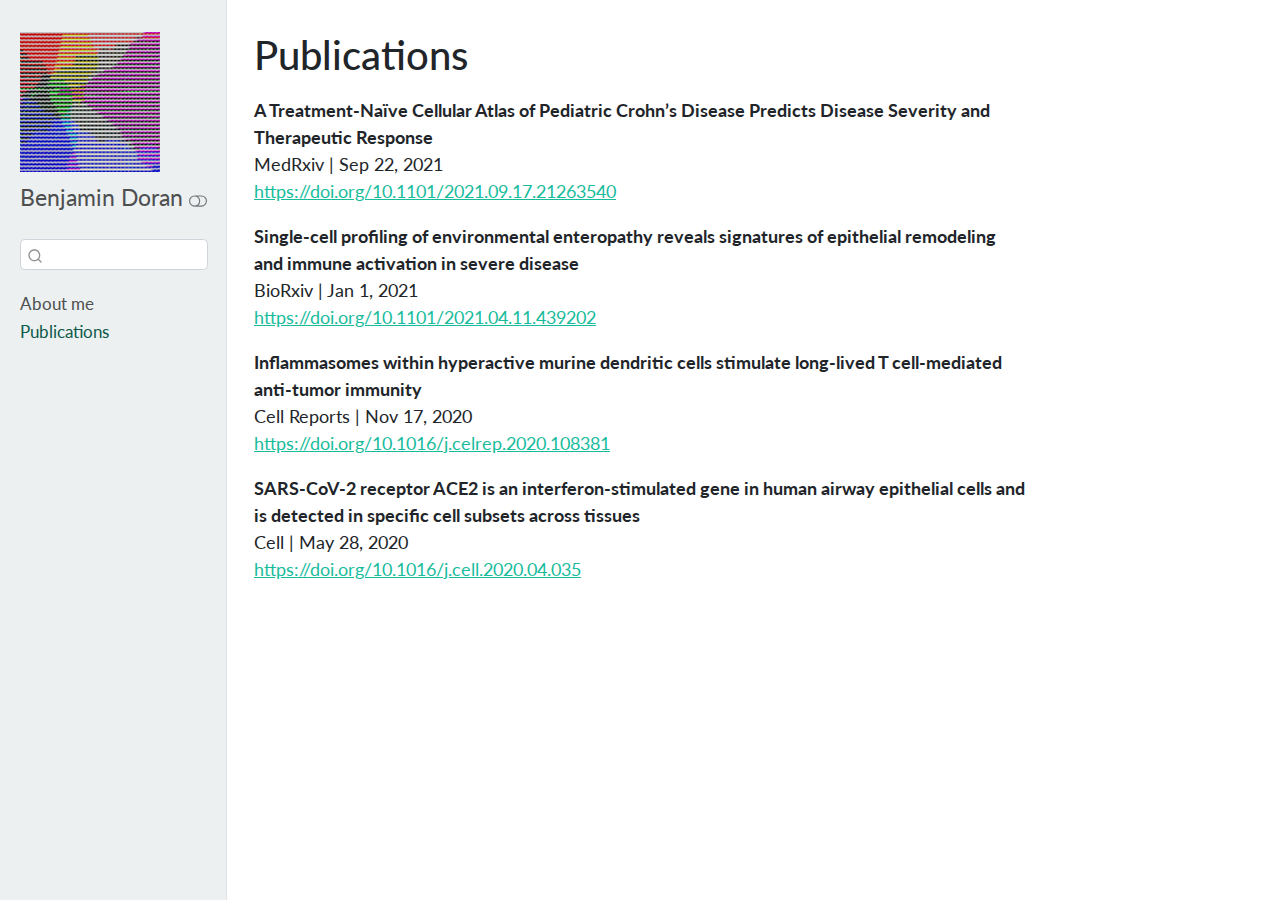
==== publications.html @ daa636a7 "Built site for gh-pages" ====
<!DOCTYPE html>
<html xmlns="http://www.w3.org/1999/xhtml" lang="en" xml:lang="en"><head>

<meta charset="utf-8">
<meta name="generator" content="quarto-1.0.35">

<meta name="viewport" content="width=device-width, initial-scale=1.0, user-scalable=yes">


<title>Benjamin Doran - Publications</title>
<style>
code{white-space: pre-wrap;}
span.smallcaps{font-variant: small-caps;}
span.underline{text-decoration: underline;}
div.column{display: inline-block; vertical-align: top; width: 50%;}
div.hanging-indent{margin-left: 1.5em; text-indent: -1.5em;}
ul.task-list{list-style: none;}
</style>


<script src="site_libs/quarto-nav/quarto-nav.js"></script>
<script src="site_libs/quarto-nav/headroom.min.js"></script>
<script src="site_libs/clipboard/clipboard.min.js"></script>
<script src="site_libs/quarto-search/autocomplete.umd.js"></script>
<script src="site_libs/quarto-search/fuse.min.js"></script>
<script src="site_libs/quarto-search/quarto-search.js"></script>
<meta name="quarto:offset" content="./">
<link href="./_data/images/distortions.png" rel="icon" type="image/png">
<script src="site_libs/quarto-html/quarto.js"></script>
<script src="site_libs/quarto-html/popper.min.js"></script>
<script src="site_libs/quarto-html/tippy.umd.min.js"></script>
<script src="site_libs/quarto-html/anchor.min.js"></script>
<link href="site_libs/quarto-html/tippy.css" rel="stylesheet">
<link href="site_libs/quarto-html/quarto-syntax-highlighting.css" rel="stylesheet" class="quarto-color-scheme" id="quarto-text-highlighting-styles">
<link href="site_libs/quarto-html/quarto-syntax-highlighting-dark.css" rel="prefetch" class="quarto-color-scheme quarto-color-alternate" id="quarto-text-highlighting-styles">
<script src="site_libs/bootstrap/bootstrap.min.js"></script>
<link href="site_libs/bootstrap/bootstrap-icons.css" rel="stylesheet">
<link href="site_libs/bootstrap/bootstrap.min.css" rel="stylesheet" class="quarto-color-scheme" id="quarto-bootstrap" data-mode="light">
<link href="site_libs/bootstrap/bootstrap-dark.min.css" rel="prefetch" class="quarto-color-scheme quarto-color-alternate" id="quarto-bootstrap" data-mode="dark">
<script id="quarto-search-options" type="application/json">{
  "location": "sidebar",
  "copy-button": false,
  "collapse-after": 3,
  "panel-placement": "start",
  "type": "textbox",
  "limit": 20,
  "language": {
    "search-no-results-text": "No results",
    "search-matching-documents-text": "matching documents",
    "search-copy-link-title": "Copy link to search",
    "search-hide-matches-text": "Hide additional matches",
    "search-more-match-text": "more match in this document",
    "search-more-matches-text": "more matches in this document",
    "search-clear-button-title": "Clear",
    "search-detached-cancel-button-title": "Cancel",
    "search-submit-button-title": "Submit"
  }
}</script>


<link rel="stylesheet" href="styles.css">
</head>

<body class="nav-sidebar docked">

<div id="quarto-search-results"></div>
  <header id="quarto-header" class="headroom fixed-top">
  <nav class="quarto-secondary-nav" data-bs-toggle="collapse" data-bs-target="#quarto-sidebar" aria-controls="quarto-sidebar" aria-expanded="false" aria-label="Toggle sidebar navigation" onclick="if (window.quartoToggleHeadroom) { window.quartoToggleHeadroom(); }">
    <div class="container-fluid d-flex justify-content-between">
      <h1 class="quarto-secondary-nav-title">Publications</h1>
      <button type="button" class="quarto-btn-toggle btn" aria-label="Show secondary navigation">
        <i class="bi bi-chevron-right"></i>
      </button>
    </div>
  </nav>
</header>
<!-- content -->
<div id="quarto-content" class="quarto-container page-columns page-rows-contents page-layout-article">
<!-- sidebar -->
  <nav id="quarto-sidebar" class="sidebar collapse sidebar-navigation docked overflow-auto">
    <div class="pt-lg-2 mt-2 text-left sidebar-header sidebar-header-stacked">
      <a href="./" class="sidebar-logo-link">
      <img src="./_data/images/distortions.png" alt="" class="sidebar-logo py-0 d-lg-inline d-none">
      </a>
    <div class="sidebar-title mb-0 py-0">
      <a href="./">Benjamin Doran</a> 
        <div class="sidebar-tools-main">
  <a href="" class="quarto-color-scheme-toggle sidebar-tool" onclick="window.quartoToggleColorScheme(); return false;" title="Toggle dark mode"><i class="bi"></i></a>
</div>
    </div>
      </div>
      <div class="mt-2 flex-shrink-0 align-items-center">
        <div class="sidebar-search">
        <div id="quarto-search" class="" title="Search"></div>
        </div>
      </div>
    <div class="sidebar-menu-container"> 
    <ul class="list-unstyled mt-1">
        <li class="sidebar-item">
  <div class="sidebar-item-container"> 
  <a href="./index.html" class="sidebar-item-text sidebar-link">About me</a>
  </div>
</li>
        <li class="sidebar-item">
  <div class="sidebar-item-container"> 
  <a href="./publications.html" class="sidebar-item-text sidebar-link active">Publications</a>
  </div>
</li>
    </ul>
    </div>
</nav>
<!-- margin-sidebar -->
    <div id="quarto-margin-sidebar" class="sidebar margin-sidebar">
        
    </div>
<!-- main -->
<main class="content" id="quarto-document-content">

<header id="title-block-header" class="quarto-title-block default">
<div class="quarto-title">
<h1 class="title d-none d-lg-block">Publications</h1>
</div>



<div class="quarto-title-meta">

    
    
  </div>
  

</header>

<p><strong>A Treatment-Naïve Cellular Atlas of Pediatric Crohn’s Disease Predicts Disease Severity and Therapeutic Response</strong> <br>MedRxiv | Sep 22, 2021 <br><a href="https://doi.org/10.1101/2021.09.17.21263540">https://doi.org/10.1101/2021.09.17.21263540</a></p>
<p><strong>Single-cell profiling of environmental enteropathy reveals signatures of epithelial remodeling and immune activation in severe disease</strong> <br>BioRxiv | Jan 1, 2021 <br><a href="https://doi.org/10.1101/2021.04.11.439202">https://doi.org/10.1101/2021.04.11.439202</a></p>
<p><strong>Inflammasomes within hyperactive murine dendritic cells stimulate long-lived T cell-mediated anti-tumor immunity</strong> <br>Cell Reports | Nov 17, 2020 <br><a href="https://doi.org/10.1016/j.celrep.2020.108381">https://doi.org/10.1016/j.celrep.2020.108381</a></p>
<p><strong>SARS-CoV-2 receptor ACE2 is an interferon-stimulated gene in human airway epithelial cells and is detected in specific cell subsets across tissues</strong> <br>Cell | May 28, 2020 <br><a href="https://doi.org/10.1016/j.cell.2020.04.035">https://doi.org/10.1016/j.cell.2020.04.035</a></p>



</main> <!-- /main -->
<script id="quarto-html-after-body" type="application/javascript">
window.document.addEventListener("DOMContentLoaded", function (event) {
  const toggleBodyColorMode = (bsSheetEl) => {
    const mode = bsSheetEl.getAttribute("data-mode");
    const bodyEl = window.document.querySelector("body");
    if (mode === "dark") {
      bodyEl.classList.add("quarto-dark");
      bodyEl.classList.remove("quarto-light");
    } else {
      bodyEl.classList.add("quarto-light");
      bodyEl.classList.remove("quarto-dark");
    }
  }
  const toggleBodyColorPrimary = () => {
    const bsSheetEl = window.document.querySelector("link#quarto-bootstrap");
    if (bsSheetEl) {
      toggleBodyColorMode(bsSheetEl);
    }
  }
  toggleBodyColorPrimary();  
  const disableStylesheet = (stylesheets) => {
    for (let i=0; i < stylesheets.length; i++) {
      const stylesheet = stylesheets[i];
      stylesheet.rel = 'prefetch';
    }
  }
  const enableStylesheet = (stylesheets) => {
    for (let i=0; i < stylesheets.length; i++) {
      const stylesheet = stylesheets[i];
      stylesheet.rel = 'stylesheet';
    }
  }
  const manageTransitions = (selector, allowTransitions) => {
    const els = window.document.querySelectorAll(selector);
    for (let i=0; i < els.length; i++) {
      const el = els[i];
      if (allowTransitions) {
        el.classList.remove('notransition');
      } else {
        el.classList.add('notransition');
      }
    }
  }
  const toggleColorMode = (alternate) => {
    // Switch the stylesheets
    const alternateStylesheets = window.document.querySelectorAll('link.quarto-color-scheme.quarto-color-alternate');
    manageTransitions('#quarto-margin-sidebar .nav-link', false);
    if (alternate) {
      enableStylesheet(alternateStylesheets);
      for (const sheetNode of alternateStylesheets) {
        if (sheetNode.id === "quarto-bootstrap") {
          toggleBodyColorMode(sheetNode);
        }
      }
    } else {
      disableStylesheet(alternateStylesheets);
      toggleBodyColorPrimary();
    }
    manageTransitions('#quarto-margin-sidebar .nav-link', true);
    // Switch the toggles
    const toggles = window.document.querySelectorAll('.quarto-color-scheme-toggle');
    for (let i=0; i < toggles.length; i++) {
      const toggle = toggles[i];
      if (toggle) {
        if (alternate) {
          toggle.classList.add("alternate");     
        } else {
          toggle.classList.remove("alternate");
        }
      }
    }
  }
  const isFileUrl = () => { 
    return window.location.protocol === 'file:';
  }
  const hasAlternateSentinel = () => {  
    let styleSentinel = getColorSchemeSentinel();
    if (styleSentinel !== null) {
      return styleSentinel === "alternate";
    } else {
      return false;
    }
  }
  const setStyleSentinel = (alternate) => {
    const value = alternate ? "alternate" : "default";
    if (!isFileUrl()) {
      window.localStorage.setItem("quarto-color-scheme", value);
    } else {
      localAlternateSentinel = value;
    }
  }
  const getColorSchemeSentinel = () => {
    if (!isFileUrl()) {
      const storageValue = window.localStorage.getItem("quarto-color-scheme");
      return storageValue != null ? storageValue : localAlternateSentinel;
    } else {
      return localAlternateSentinel;
    }
  }
  let localAlternateSentinel = 'default';
  // Dark / light mode switch
  window.quartoToggleColorScheme = () => {
    // Read the current dark / light value 
    let toAlternate = !hasAlternateSentinel();
    toggleColorMode(toAlternate);
    setStyleSentinel(toAlternate);
  };
  // Ensure there is a toggle, if there isn't float one in the top right
  if (window.document.querySelector('.quarto-color-scheme-toggle') === null) {
    const a = window.document.createElement('a');
    a.classList.add('top-right');
    a.classList.add('quarto-color-scheme-toggle');
    a.href = "";
    a.onclick = function() { try { window.quartoToggleColorScheme(); } catch {} return false; };
    const i = window.document.createElement("i");
    i.classList.add('bi');
    a.appendChild(i);
    window.document.body.appendChild(a);
  }
  // Switch to dark mode if need be
  if (hasAlternateSentinel()) {
    toggleColorMode(true);
  } 
  const icon = "";
  const anchorJS = new window.AnchorJS();
  anchorJS.options = {
    placement: 'right',
    icon: icon
  };
  anchorJS.add('.anchored');
  const clipboard = new window.ClipboardJS('.code-copy-button', {
    target: function(trigger) {
      return trigger.previousElementSibling;
    }
  });
  clipboard.on('success', function(e) {
    // button target
    const button = e.trigger;
    // don't keep focus
    button.blur();
    // flash "checked"
    button.classList.add('code-copy-button-checked');
    var currentTitle = button.getAttribute("title");
    button.setAttribute("title", "Copied!");
    setTimeout(function() {
      button.setAttribute("title", currentTitle);
      button.classList.remove('code-copy-button-checked');
    }, 1000);
    // clear code selection
    e.clearSelection();
  });
  function tippyHover(el, contentFn) {
    const config = {
      allowHTML: true,
      content: contentFn,
      maxWidth: 500,
      delay: 100,
      arrow: false,
      appendTo: function(el) {
          return el.parentElement;
      },
      interactive: true,
      interactiveBorder: 10,
      theme: 'quarto',
      placement: 'bottom-start'
    };
    window.tippy(el, config); 
  }
  const noterefs = window.document.querySelectorAll('a[role="doc-noteref"]');
  for (var i=0; i<noterefs.length; i++) {
    const ref = noterefs[i];
    tippyHover(ref, function() {
      let href = ref.getAttribute('href');
      try { href = new URL(href).hash; } catch {}
      const id = href.replace(/^#\/?/, "");
      const note = window.document.getElementById(id);
      return note.innerHTML;
    });
  }
  var bibliorefs = window.document.querySelectorAll('a[role="doc-biblioref"]');
  for (var i=0; i<bibliorefs.length; i++) {
    const ref = bibliorefs[i];
    const cites = ref.parentNode.getAttribute('data-cites').split(' ');
    tippyHover(ref, function() {
      var popup = window.document.createElement('div');
      cites.forEach(function(cite) {
        var citeDiv = window.document.createElement('div');
        citeDiv.classList.add('hanging-indent');
        citeDiv.classList.add('csl-entry');
        var biblioDiv = window.document.getElementById('ref-' + cite);
        if (biblioDiv) {
          citeDiv.innerHTML = biblioDiv.innerHTML;
        }
        popup.appendChild(citeDiv);
      });
      return popup.innerHTML;
    });
  }
});
</script>
</div> <!-- /content -->



</body></html>
---- site_libs/quarto-html/tippy.css ----
.tippy-box[data-animation=fade][data-state=hidden]{opacity:0}[data-tippy-root]{max-width:calc(100vw - 10px)}.tippy-box{position:relative;background-color:#333;color:#fff;border-radius:4px;font-size:14px;line-height:1.4;white-space:normal;outline:0;transition-property:transform,visibility,opacity}.tippy-box[data-placement^=top]>.tippy-arrow{bottom:0}.tippy-box[data-placement^=top]>.tippy-arrow:before{bottom:-7px;left:0;border-width:8px 8px 0;border-top-color:initial;transform-origin:center top}.tippy-box[data-placement^=bottom]>.tippy-arrow{top:0}.tippy-box[data-placement^=bottom]>.tippy-arrow:before{top:-7px;left:0;border-width:0 8px 8px;border-bottom-color:initial;transform-origin:center bottom}.tippy-box[data-placement^=left]>.tippy-arrow{right:0}.tippy-box[data-placement^=left]>.tippy-arrow:before{border-width:8px 0 8px 8px;border-left-color:initial;right:-7px;transform-origin:center left}.tippy-box[data-placement^=right]>.tippy-arrow{left:0}.tippy-box[data-placement^=right]>.tippy-arrow:before{left:-7px;border-width:8px 8px 8px 0;border-right-color:initial;transform-origin:center right}.tippy-box[data-inertia][data-state=visible]{transition-timing-function:cubic-bezier(.54,1.5,.38,1.11)}.tippy-arrow{width:16px;height:16px;color:#333}.tippy-arrow:before{content:"";position:absolute;border-color:transparent;border-style:solid}.tippy-content{position:relative;padding:5px 9px;z-index:1}
---- site_libs/quarto-html/quarto-syntax-highlighting.css ----
/* quarto syntax highlight colors */
:root {
  --quarto-hl-ot-color: #003B4F;
  --quarto-hl-at-color: #657422;
  --quarto-hl-ss-color: #20794D;
  --quarto-hl-an-color: #5E5E5E;
  --quarto-hl-fu-color: #4758AB;
  --quarto-hl-st-color: #20794D;
  --quarto-hl-cf-color: #003B4F;
  --quarto-hl-op-color: #5E5E5E;
  --quarto-hl-er-color: #AD0000;
  --quarto-hl-bn-color: #AD0000;
  --quarto-hl-al-color: #AD0000;
  --quarto-hl-va-color: #111111;
  --quarto-hl-bu-color: inherit;
  --quarto-hl-ex-color: inherit;
  --quarto-hl-pp-color: #AD0000;
  --quarto-hl-in-color: #5E5E5E;
  --quarto-hl-vs-color: #20794D;
  --quarto-hl-wa-color: #5E5E5E;
  --quarto-hl-do-color: #5E5E5E;
  --quarto-hl-im-color: #00769E;
  --quarto-hl-ch-color: #20794D;
  --quarto-hl-dt-color: #AD0000;
  --quarto-hl-fl-color: #AD0000;
  --quarto-hl-co-color: #5E5E5E;
  --quarto-hl-cv-color: #5E5E5E;
  --quarto-hl-cn-color: #8f5902;
  --quarto-hl-sc-color: #5E5E5E;
  --quarto-hl-dv-color: #AD0000;
  --quarto-hl-kw-color: #003B4F;
}

/* other quarto variables */
:root {
  --quarto-font-monospace: SFMono-Regular, Menlo, Monaco, Consolas, "Liberation Mono", "Courier New", monospace;
}

pre > code.sourceCode > span {
  color: #003B4F;
}

code span {
  color: #003B4F;
}

code.sourceCode > span {
  color: #003B4F;
}

div.sourceCode,
div.sourceCode pre.sourceCode {
  color: #003B4F;
}

code span.ot {
  color: #003B4F;
}

code span.at {
  color: #657422;
}

code span.ss {
  color: #20794D;
}

code span.an {
  color: #5E5E5E;
}

code span.fu {
  color: #4758AB;
}

code span.st {
  color: #20794D;
}

code span.cf {
  color: #003B4F;
}

code span.op {
  color: #5E5E5E;
}

code span.er {
  color: #AD0000;
}

code span.bn {
  color: #AD0000;
}

code span.al {
  color: #AD0000;
}

code span.va {
  color: #111111;
}

code span.pp {
  color: #AD0000;
}

code span.in {
  color: #5E5E5E;
}

code span.vs {
  color: #20794D;
}

code span.wa {
  color: #5E5E5E;
  font-style: italic;
}

code span.do {
  color: #5E5E5E;
  font-style: italic;
}

code span.im {
  color: #00769E;
}

code span.ch {
  color: #20794D;
}

code span.dt {
  color: #AD0000;
}

code span.fl {
  color: #AD0000;
}

code span.co {
  color: #5E5E5E;
}

code span.cv {
  color: #5E5E5E;
  font-style: italic;
}

code span.cn {
  color: #8f5902;
}

code span.sc {
  color: #5E5E5E;
}

code span.dv {
  color: #AD0000;
}

code span.kw {
  color: #003B4F;
}

.prevent-inlining {
  content: "</";
}

/*# sourceMappingURL=debc5d5d77c3f9108843748ff7464032.css.map */
---- site_libs/quarto-html/quarto-syntax-highlighting-dark.css ----
/* quarto syntax highlight colors */
:root {
  --quarto-hl-al-color: #f07178;
  --quarto-hl-an-color: #d4d0ab;
  --quarto-hl-at-color: #00e0e0;
  --quarto-hl-bn-color: #d4d0ab;
  --quarto-hl-bu-color: #abe338;
  --quarto-hl-ch-color: #abe338;
  --quarto-hl-co-color: #f8f8f2;
  --quarto-hl-cv-color: #ffd700;
  --quarto-hl-cn-color: #ffd700;
  --quarto-hl-cf-color: #ffa07a;
  --quarto-hl-dt-color: #ffa07a;
  --quarto-hl-dv-color: #d4d0ab;
  --quarto-hl-do-color: #f8f8f2;
  --quarto-hl-er-color: #f07178;
  --quarto-hl-ex-color: #00e0e0;
  --quarto-hl-fl-color: #d4d0ab;
  --quarto-hl-fu-color: #ffa07a;
  --quarto-hl-im-color: #abe338;
  --quarto-hl-in-color: #d4d0ab;
  --quarto-hl-kw-color: #ffa07a;
  --quarto-hl-op-color: #ffa07a;
  --quarto-hl-ot-color: #00e0e0;
  --quarto-hl-pp-color: #dcc6e0;
  --quarto-hl-re-color: #00e0e0;
  --quarto-hl-sc-color: #abe338;
  --quarto-hl-ss-color: #abe338;
  --quarto-hl-st-color: #abe338;
  --quarto-hl-va-color: #00e0e0;
  --quarto-hl-vs-color: #abe338;
  --quarto-hl-wa-color: #dcc6e0;
}

/* other quarto variables */
:root {
  --quarto-font-monospace: SFMono-Regular, Menlo, Monaco, Consolas, "Liberation Mono", "Courier New", monospace;
}

code span.al {
  font-weight: bold;
  color: #f07178;
}

code span.an {
  color: #d4d0ab;
}

code span.at {
  color: #00e0e0;
}

code span.bn {
  color: #d4d0ab;
}

code span.bu {
  color: #abe338;
}

code span.ch {
  color: #abe338;
}

code span.co {
  font-style: italic;
  color: #f8f8f2;
}

code span.cv {
  color: #ffd700;
}

code span.cn {
  color: #ffd700;
}

code span.cf {
  font-weight: bold;
  color: #ffa07a;
}

code span.dt {
  color: #ffa07a;
}

code span.dv {
  color: #d4d0ab;
}

code span.do {
  color: #f8f8f2;
}

code span.er {
  color: #f07178;
  text-decoration: underline;
}

code span.ex {
  font-weight: bold;
  color: #00e0e0;
}

code span.fl {
  color: #d4d0ab;
}

code span.fu {
  color: #ffa07a;
}

code span.im {
  color: #abe338;
}

code span.in {
  color: #d4d0ab;
}

code span.kw {
  font-weight: bold;
  color: #ffa07a;
}

pre > code.sourceCode > span {
  color: #f8f8f2;
}

code span {
  color: #f8f8f2;
}

code.sourceCode > span {
  color: #f8f8f2;
}

div.sourceCode,
div.sourceCode pre.sourceCode {
  color: #f8f8f2;
}

code span.op {
  color: #ffa07a;
}

code span.ot {
  color: #00e0e0;
}

code span.pp {
  color: #dcc6e0;
}

code span.re {
  color: #00e0e0;
}

code span.sc {
  color: #abe338;
}

code span.ss {
  color: #abe338;
}

code span.st {
  color: #abe338;
}

code span.va {
  color: #00e0e0;
}

code span.vs {
  color: #abe338;
}

code span.wa {
  color: #dcc6e0;
}

.prevent-inlining {
  content: "</";
}

/*# sourceMappingURL=935a306eefa94366c21e1a970dddb765.css.map */
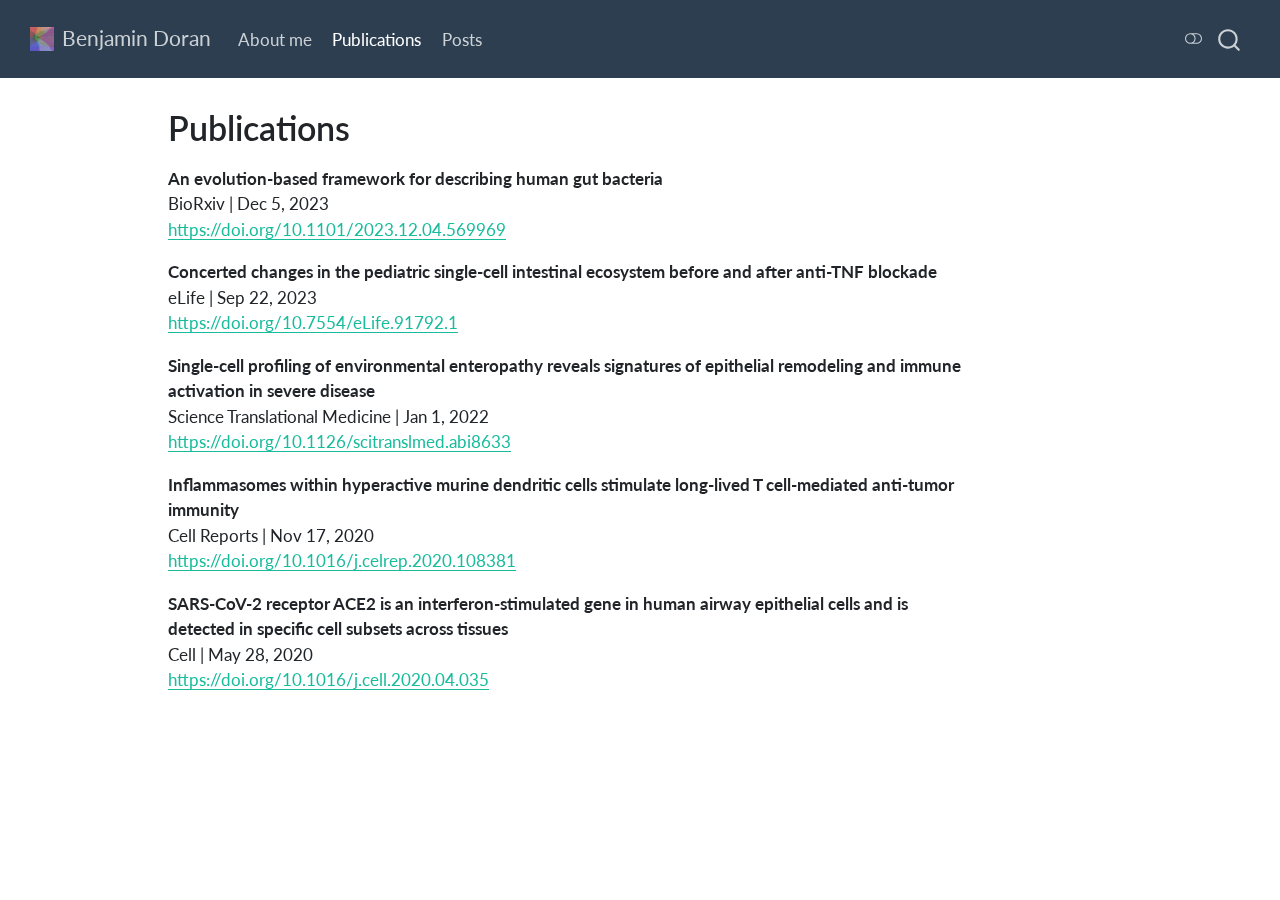
==== commit fe1f665c: "Built site for gh-pages" ====
--- a/publications.html
+++ b/publications.html
@@ -2,19 +2,24 @@
 <html xmlns="http://www.w3.org/1999/xhtml" lang="en" xml:lang="en"><head>
 
 <meta charset="utf-8">
-<meta name="generator" content="quarto-1.0.35">
+<meta name="generator" content="quarto-1.5.40">
 
 <meta name="viewport" content="width=device-width, initial-scale=1.0, user-scalable=yes">
 
 
-<title>Benjamin Doran - Publications</title>
+<title>Benjamin Doran – Publications</title>
 <style>
 code{white-space: pre-wrap;}
 span.smallcaps{font-variant: small-caps;}
-span.underline{text-decoration: underline;}
-div.column{display: inline-block; vertical-align: top; width: 50%;}
+div.columns{display: flex; gap: min(4vw, 1.5em);}
+div.column{flex: auto; overflow-x: auto;}
 div.hanging-indent{margin-left: 1.5em; text-indent: -1.5em;}
 ul.task-list{list-style: none;}
+ul.task-list li input[type="checkbox"] {
+  width: 0.8em;
+  margin: 0 0.8em 0.2em -1em; /* quarto-specific, see https://github.com/quarto-dev/quarto-cli/issues/4556 */ 
+  vertical-align: middle;
+}
 </style>
 
 
@@ -38,12 +43,18 @@
 <link href="site_libs/bootstrap/bootstrap.min.css" rel="stylesheet" class="quarto-color-scheme" id="quarto-bootstrap" data-mode="light">
 <link href="site_libs/bootstrap/bootstrap-dark.min.css" rel="prefetch" class="quarto-color-scheme quarto-color-alternate" id="quarto-bootstrap" data-mode="dark">
 <script id="quarto-search-options" type="application/json">{
-  "location": "sidebar",
+  "location": "navbar",
   "copy-button": false,
   "collapse-after": 3,
-  "panel-placement": "start",
-  "type": "textbox",
-  "limit": 20,
+  "panel-placement": "end",
+  "type": "overlay",
+  "limit": 50,
+  "keyboard-shortcut": [
+    "f",
+    "/",
+    "s"
+  ],
+  "show-item-context": false,
   "language": {
     "search-no-results-text": "No results",
     "search-matching-documents-text": "matching documents",
@@ -52,8 +63,10 @@
     "search-more-match-text": "more match in this document",
     "search-more-matches-text": "more matches in this document",
     "search-clear-button-title": "Clear",
+    "search-text-placeholder": "",
     "search-detached-cancel-button-title": "Cancel",
-    "search-submit-button-title": "Submit"
+    "search-submit-button-title": "Submit",
+    "search-label": "Search"
   }
 }</script>
 
@@ -61,56 +74,51 @@
 <link rel="stylesheet" href="styles.css">
 </head>
 
-<body class="nav-sidebar docked">
+<body class="nav-fixed">
 
 <div id="quarto-search-results"></div>
   <header id="quarto-header" class="headroom fixed-top">
-  <nav class="quarto-secondary-nav" data-bs-toggle="collapse" data-bs-target="#quarto-sidebar" aria-controls="quarto-sidebar" aria-expanded="false" aria-label="Toggle sidebar navigation" onclick="if (window.quartoToggleHeadroom) { window.quartoToggleHeadroom(); }">
-    <div class="container-fluid d-flex justify-content-between">
-      <h1 class="quarto-secondary-nav-title">Publications</h1>
-      <button type="button" class="quarto-btn-toggle btn" aria-label="Show secondary navigation">
-        <i class="bi bi-chevron-right"></i>
-      </button>
-    </div>
-  </nav>
+    <nav class="navbar navbar-expand-lg " data-bs-theme="dark">
+      <div class="navbar-container container-fluid">
+      <div class="navbar-brand-container mx-auto">
+    <a href="./index.html" class="navbar-brand navbar-brand-logo">
+    <img src="./_data/images/distortions.png" alt="" class="navbar-logo">
+    </a>
+    <a class="navbar-brand" href="./index.html">
+    <span class="navbar-title">Benjamin Doran</span>
+    </a>
+  </div>
+            <div id="quarto-search" class="" title="Search"></div>
+          <button class="navbar-toggler" type="button" data-bs-toggle="collapse" data-bs-target="#navbarCollapse" aria-controls="navbarCollapse" role="menu" aria-expanded="false" aria-label="Toggle navigation" onclick="if (window.quartoToggleHeadroom) { window.quartoToggleHeadroom(); }">
+  <span class="navbar-toggler-icon"></span>
+</button>
+          <div class="collapse navbar-collapse" id="navbarCollapse">
+            <ul class="navbar-nav navbar-nav-scroll me-auto">
+  <li class="nav-item">
+    <a class="nav-link" href="./index.html"> 
+<span class="menu-text">About me</span></a>
+  </li>  
+  <li class="nav-item">
+    <a class="nav-link active" href="./publications.html" aria-current="page"> 
+<span class="menu-text">Publications</span></a>
+  </li>  
+  <li class="nav-item">
+    <a class="nav-link" href="./blog.html"> 
+<span class="menu-text">Posts</span></a>
+  </li>  
+</ul>
+          </div> <!-- /navcollapse -->
+            <div class="quarto-navbar-tools">
+  <a href="" class="quarto-color-scheme-toggle quarto-navigation-tool  px-1" onclick="window.quartoToggleColorScheme(); return false;" title="Toggle dark mode"><i class="bi"></i></a>
+</div>
+      </div> <!-- /container-fluid -->
+    </nav>
 </header>
 <!-- content -->
-<div id="quarto-content" class="quarto-container page-columns page-rows-contents page-layout-article">
+<div id="quarto-content" class="quarto-container page-columns page-rows-contents page-layout-article page-navbar">
 <!-- sidebar -->
-  <nav id="quarto-sidebar" class="sidebar collapse sidebar-navigation docked overflow-auto">
-    <div class="pt-lg-2 mt-2 text-left sidebar-header sidebar-header-stacked">
-      <a href="./" class="sidebar-logo-link">
-      <img src="./_data/images/distortions.png" alt="" class="sidebar-logo py-0 d-lg-inline d-none">
-      </a>
-    <div class="sidebar-title mb-0 py-0">
-      <a href="./">Benjamin Doran</a> 
-        <div class="sidebar-tools-main">
-  <a href="" class="quarto-color-scheme-toggle sidebar-tool" onclick="window.quartoToggleColorScheme(); return false;" title="Toggle dark mode"><i class="bi"></i></a>
-</div>
-    </div>
-      </div>
-      <div class="mt-2 flex-shrink-0 align-items-center">
-        <div class="sidebar-search">
-        <div id="quarto-search" class="" title="Search"></div>
-        </div>
-      </div>
-    <div class="sidebar-menu-container"> 
-    <ul class="list-unstyled mt-1">
-        <li class="sidebar-item">
-  <div class="sidebar-item-container"> 
-  <a href="./index.html" class="sidebar-item-text sidebar-link">About me</a>
-  </div>
-</li>
-        <li class="sidebar-item">
-  <div class="sidebar-item-container"> 
-  <a href="./publications.html" class="sidebar-item-text sidebar-link active">Publications</a>
-  </div>
-</li>
-    </ul>
-    </div>
-</nav>
 <!-- margin-sidebar -->
-    <div id="quarto-margin-sidebar" class="sidebar margin-sidebar">
+    <div id="quarto-margin-sidebar" class="sidebar margin-sidebar zindex-bottom">
         
     </div>
 <!-- main -->
@@ -118,7 +126,7 @@
 
 <header id="title-block-header" class="quarto-title-block default">
 <div class="quarto-title">
-<h1 class="title d-none d-lg-block">Publications</h1>
+<h1 class="title">Publications</h1>
 </div>
 
 
@@ -126,14 +134,18 @@
 <div class="quarto-title-meta">
 
     
+  
     
   </div>
   
 
+
 </header>
 
-<p><strong>A Treatment-Naïve Cellular Atlas of Pediatric Crohn’s Disease Predicts Disease Severity and Therapeutic Response</strong> <br>MedRxiv | Sep 22, 2021 <br><a href="https://doi.org/10.1101/2021.09.17.21263540">https://doi.org/10.1101/2021.09.17.21263540</a></p>
-<p><strong>Single-cell profiling of environmental enteropathy reveals signatures of epithelial remodeling and immune activation in severe disease</strong> <br>BioRxiv | Jan 1, 2021 <br><a href="https://doi.org/10.1101/2021.04.11.439202">https://doi.org/10.1101/2021.04.11.439202</a></p>
+
+<p><strong>An evolution-based framework for describing human gut bacteria</strong> <br>BioRxiv | Dec 5, 2023 <br><a href="https://doi.org/10.1101/2023.12.04.569969">https://doi.org/10.1101/2023.12.04.569969</a></p>
+<p><strong>Concerted changes in the pediatric single-cell intestinal ecosystem before and after anti-TNF blockade</strong> <br>eLife | Sep 22, 2023 <br><a href="https://doi.org/10.7554/eLife.91792.1">https://doi.org/10.7554/eLife.91792.1</a></p>
+<p><strong>Single-cell profiling of environmental enteropathy reveals signatures of epithelial remodeling and immune activation in severe disease</strong> <br>Science Translational Medicine | Jan 1, 2022 <br><a href="https://doi.org/10.1126/scitranslmed.abi8633">https://doi.org/10.1126/scitranslmed.abi8633</a></p>
 <p><strong>Inflammasomes within hyperactive murine dendritic cells stimulate long-lived T cell-mediated anti-tumor immunity</strong> <br>Cell Reports | Nov 17, 2020 <br><a href="https://doi.org/10.1016/j.celrep.2020.108381">https://doi.org/10.1016/j.celrep.2020.108381</a></p>
 <p><strong>SARS-CoV-2 receptor ACE2 is an interferon-stimulated gene in human airway epithelial cells and is detected in specific cell subsets across tissues</strong> <br>Cell | May 28, 2020 <br><a href="https://doi.org/10.1016/j.cell.2020.04.035">https://doi.org/10.1016/j.cell.2020.04.035</a></p>
 
@@ -183,6 +195,33 @@
       }
     }
   }
+  const toggleGiscusIfUsed = (isAlternate, darkModeDefault) => {
+    const baseTheme = document.querySelector('#giscus-base-theme')?.value ?? 'light';
+    const alternateTheme = document.querySelector('#giscus-alt-theme')?.value ?? 'dark';
+    let newTheme = '';
+    if(darkModeDefault) {
+      newTheme = isAlternate ? baseTheme : alternateTheme;
+    } else {
+      newTheme = isAlternate ? alternateTheme : baseTheme;
+    }
+    const changeGiscusTheme = () => {
+      // From: https://github.com/giscus/giscus/issues/336
+      const sendMessage = (message) => {
+        const iframe = document.querySelector('iframe.giscus-frame');
+        if (!iframe) return;
+        iframe.contentWindow.postMessage({ giscus: message }, 'https://giscus.app');
+      }
+      sendMessage({
+        setConfig: {
+          theme: newTheme
+        }
+      });
+    }
+    const isGiscussLoaded = window.document.querySelector('iframe.giscus-frame') !== null;
+    if (isGiscussLoaded) {
+      changeGiscusTheme();
+    }
+  }
   const toggleColorMode = (alternate) => {
     // Switch the stylesheets
     const alternateStylesheets = window.document.querySelectorAll('link.quarto-color-scheme.quarto-color-alternate');
@@ -211,6 +250,16 @@
         }
       }
     }
+    // Hack to workaround the fact that safari doesn't
+    // properly recolor the scrollbar when toggling (#1455)
+    if (navigator.userAgent.indexOf('Safari') > 0 && navigator.userAgent.indexOf('Chrome') == -1) {
+      manageTransitions("body", false);
+      window.scrollTo(0, 1);
+      setTimeout(() => {
+        window.scrollTo(0, 0);
+        manageTransitions("body", true);
+      }, 40);  
+    }
   }
   const isFileUrl = () => { 
     return window.location.protocol === 'file:';
@@ -239,13 +288,15 @@
       return localAlternateSentinel;
     }
   }
-  let localAlternateSentinel = 'default';
+  const darkModeDefault = false;
+  let localAlternateSentinel = darkModeDefault ? 'alternate' : 'default';
   // Dark / light mode switch
   window.quartoToggleColorScheme = () => {
     // Read the current dark / light value 
     let toAlternate = !hasAlternateSentinel();
     toggleColorMode(toAlternate);
     setStyleSentinel(toAlternate);
+    toggleGiscusIfUsed(toAlternate, darkModeDefault);
   };
   // Ensure there is a toggle, if there isn't float one in the top right
   if (window.document.querySelector('.quarto-color-scheme-toggle') === null) {
@@ -262,7 +313,9 @@
   // Switch to dark mode if need be
   if (hasAlternateSentinel()) {
     toggleColorMode(true);
-  } 
+  } else {
+    toggleColorMode(false);
+  }
   const icon = "";
   const anchorJS = new window.AnchorJS();
   anchorJS.options = {
@@ -270,12 +323,15 @@
     icon: icon
   };
   anchorJS.add('.anchored');
-  const clipboard = new window.ClipboardJS('.code-copy-button', {
-    target: function(trigger) {
-      return trigger.previousElementSibling;
-    }
-  });
-  clipboard.on('success', function(e) {
+  const isCodeAnnotation = (el) => {
+    for (const clz of el.classList) {
+      if (clz.startsWith('code-annotation-')) {                     
+        return true;
+      }
+    }
+    return false;
+  }
+  const onCopySuccess = function(e) {
     // button target
     const button = e.trigger;
     // don't keep focus
@@ -284,17 +340,73 @@
     button.classList.add('code-copy-button-checked');
     var currentTitle = button.getAttribute("title");
     button.setAttribute("title", "Copied!");
+    let tooltip;
+    if (window.bootstrap) {
+      button.setAttribute("data-bs-toggle", "tooltip");
+      button.setAttribute("data-bs-placement", "left");
+      button.setAttribute("data-bs-title", "Copied!");
+      tooltip = new bootstrap.Tooltip(button, 
+        { trigger: "manual", 
+          customClass: "code-copy-button-tooltip",
+          offset: [0, -8]});
+      tooltip.show();    
+    }
     setTimeout(function() {
+      if (tooltip) {
+        tooltip.hide();
+        button.removeAttribute("data-bs-title");
+        button.removeAttribute("data-bs-toggle");
+        button.removeAttribute("data-bs-placement");
+      }
       button.setAttribute("title", currentTitle);
       button.classList.remove('code-copy-button-checked');
     }, 1000);
     // clear code selection
     e.clearSelection();
+  }
+  const getTextToCopy = function(trigger) {
+      const codeEl = trigger.previousElementSibling.cloneNode(true);
+      for (const childEl of codeEl.children) {
+        if (isCodeAnnotation(childEl)) {
+          childEl.remove();
+        }
+      }
+      return codeEl.innerText;
+  }
+  const clipboard = new window.ClipboardJS('.code-copy-button:not([data-in-quarto-modal])', {
+    text: getTextToCopy
   });
-  function tippyHover(el, contentFn) {
+  clipboard.on('success', onCopySuccess);
+  if (window.document.getElementById('quarto-embedded-source-code-modal')) {
+    // For code content inside modals, clipBoardJS needs to be initialized with a container option
+    // TODO: Check when it could be a function (https://github.com/zenorocha/clipboard.js/issues/860)
+    const clipboardModal = new window.ClipboardJS('.code-copy-button[data-in-quarto-modal]', {
+      text: getTextToCopy,
+      container: window.document.getElementById('quarto-embedded-source-code-modal')
+    });
+    clipboardModal.on('success', onCopySuccess);
+  }
+    var localhostRegex = new RegExp(/^(?:http|https):\/\/localhost\:?[0-9]*\//);
+    var mailtoRegex = new RegExp(/^mailto:/);
+      var filterRegex = new RegExp("https:\/\/BenjaminDoran\.github\.io\/");
+    var isInternal = (href) => {
+        return filterRegex.test(href) || localhostRegex.test(href) || mailtoRegex.test(href);
+    }
+    // Inspect non-navigation links and adorn them if external
+ 	var links = window.document.querySelectorAll('a[href]:not(.nav-link):not(.navbar-brand):not(.toc-action):not(.sidebar-link):not(.sidebar-item-toggle):not(.pagination-link):not(.no-external):not([aria-hidden]):not(.dropdown-item):not(.quarto-navigation-tool):not(.about-link)');
+    for (var i=0; i<links.length; i++) {
+      const link = links[i];
+      if (!isInternal(link.href)) {
+        // undo the damage that might have been done by quarto-nav.js in the case of
+        // links that we want to consider external
+        if (link.dataset.originalHref !== undefined) {
+          link.href = link.dataset.originalHref;
+        }
+      }
+    }
+  function tippyHover(el, contentFn, onTriggerFn, onUntriggerFn) {
     const config = {
       allowHTML: true,
-      content: contentFn,
       maxWidth: 500,
       delay: 100,
       arrow: false,
@@ -304,39 +416,303 @@
       interactive: true,
       interactiveBorder: 10,
       theme: 'quarto',
-      placement: 'bottom-start'
+      placement: 'bottom-start',
     };
+    if (contentFn) {
+      config.content = contentFn;
+    }
+    if (onTriggerFn) {
+      config.onTrigger = onTriggerFn;
+    }
+    if (onUntriggerFn) {
+      config.onUntrigger = onUntriggerFn;
+    }
     window.tippy(el, config); 
   }
   const noterefs = window.document.querySelectorAll('a[role="doc-noteref"]');
   for (var i=0; i<noterefs.length; i++) {
     const ref = noterefs[i];
     tippyHover(ref, function() {
-      let href = ref.getAttribute('href');
+      // use id or data attribute instead here
+      let href = ref.getAttribute('data-footnote-href') || ref.getAttribute('href');
       try { href = new URL(href).hash; } catch {}
       const id = href.replace(/^#\/?/, "");
       const note = window.document.getElementById(id);
-      return note.innerHTML;
+      if (note) {
+        return note.innerHTML;
+      } else {
+        return "";
+      }
     });
   }
+  const xrefs = window.document.querySelectorAll('a.quarto-xref');
+  const processXRef = (id, note) => {
+    // Strip column container classes
+    const stripColumnClz = (el) => {
+      el.classList.remove("page-full", "page-columns");
+      if (el.children) {
+        for (const child of el.children) {
+          stripColumnClz(child);
+        }
+      }
+    }
+    stripColumnClz(note)
+    if (id === null || id.startsWith('sec-')) {
+      // Special case sections, only their first couple elements
+      const container = document.createElement("div");
+      if (note.children && note.children.length > 2) {
+        container.appendChild(note.children[0].cloneNode(true));
+        for (let i = 1; i < note.children.length; i++) {
+          const child = note.children[i];
+          if (child.tagName === "P" && child.innerText === "") {
+            continue;
+          } else {
+            container.appendChild(child.cloneNode(true));
+            break;
+          }
+        }
+        if (window.Quarto?.typesetMath) {
+          window.Quarto.typesetMath(container);
+        }
+        return container.innerHTML
+      } else {
+        if (window.Quarto?.typesetMath) {
+          window.Quarto.typesetMath(note);
+        }
+        return note.innerHTML;
+      }
+    } else {
+      // Remove any anchor links if they are present
+      const anchorLink = note.querySelector('a.anchorjs-link');
+      if (anchorLink) {
+        anchorLink.remove();
+      }
+      if (window.Quarto?.typesetMath) {
+        window.Quarto.typesetMath(note);
+      }
+      // TODO in 1.5, we should make sure this works without a callout special case
+      if (note.classList.contains("callout")) {
+        return note.outerHTML;
+      } else {
+        return note.innerHTML;
+      }
+    }
+  }
+  for (var i=0; i<xrefs.length; i++) {
+    const xref = xrefs[i];
+    tippyHover(xref, undefined, function(instance) {
+      instance.disable();
+      let url = xref.getAttribute('href');
+      let hash = undefined; 
+      if (url.startsWith('#')) {
+        hash = url;
+      } else {
+        try { hash = new URL(url).hash; } catch {}
+      }
+      if (hash) {
+        const id = hash.replace(/^#\/?/, "");
+        const note = window.document.getElementById(id);
+        if (note !== null) {
+          try {
+            const html = processXRef(id, note.cloneNode(true));
+            instance.setContent(html);
+          } finally {
+            instance.enable();
+            instance.show();
+          }
+        } else {
+          // See if we can fetch this
+          fetch(url.split('#')[0])
+          .then(res => res.text())
+          .then(html => {
+            const parser = new DOMParser();
+            const htmlDoc = parser.parseFromString(html, "text/html");
+            const note = htmlDoc.getElementById(id);
+            if (note !== null) {
+              const html = processXRef(id, note);
+              instance.setContent(html);
+            } 
+          }).finally(() => {
+            instance.enable();
+            instance.show();
+          });
+        }
+      } else {
+        // See if we can fetch a full url (with no hash to target)
+        // This is a special case and we should probably do some content thinning / targeting
+        fetch(url)
+        .then(res => res.text())
+        .then(html => {
+          const parser = new DOMParser();
+          const htmlDoc = parser.parseFromString(html, "text/html");
+          const note = htmlDoc.querySelector('main.content');
+          if (note !== null) {
+            // This should only happen for chapter cross references
+            // (since there is no id in the URL)
+            // remove the first header
+            if (note.children.length > 0 && note.children[0].tagName === "HEADER") {
+              note.children[0].remove();
+            }
+            const html = processXRef(null, note);
+            instance.setContent(html);
+          } 
+        }).finally(() => {
+          instance.enable();
+          instance.show();
+        });
+      }
+    }, function(instance) {
+    });
+  }
+      let selectedAnnoteEl;
+      const selectorForAnnotation = ( cell, annotation) => {
+        let cellAttr = 'data-code-cell="' + cell + '"';
+        let lineAttr = 'data-code-annotation="' +  annotation + '"';
+        const selector = 'span[' + cellAttr + '][' + lineAttr + ']';
+        return selector;
+      }
+      const selectCodeLines = (annoteEl) => {
+        const doc = window.document;
+        const targetCell = annoteEl.getAttribute("data-target-cell");
+        const targetAnnotation = annoteEl.getAttribute("data-target-annotation");
+        const annoteSpan = window.document.querySelector(selectorForAnnotation(targetCell, targetAnnotation));
+        const lines = annoteSpan.getAttribute("data-code-lines").split(",");
+        const lineIds = lines.map((line) => {
+          return targetCell + "-" + line;
+        })
+        let top = null;
+        let height = null;
+        let parent = null;
+        if (lineIds.length > 0) {
+            //compute the position of the single el (top and bottom and make a div)
+            const el = window.document.getElementById(lineIds[0]);
+            top = el.offsetTop;
+            height = el.offsetHeight;
+            parent = el.parentElement.parentElement;
+          if (lineIds.length > 1) {
+            const lastEl = window.document.getElementById(lineIds[lineIds.length - 1]);
+            const bottom = lastEl.offsetTop + lastEl.offsetHeight;
+            height = bottom - top;
+          }
+          if (top !== null && height !== null && parent !== null) {
+            // cook up a div (if necessary) and position it 
+            let div = window.document.getElementById("code-annotation-line-highlight");
+            if (div === null) {
+              div = window.document.createElement("div");
+              div.setAttribute("id", "code-annotation-line-highlight");
+              div.style.position = 'absolute';
+              parent.appendChild(div);
+            }
+            div.style.top = top - 2 + "px";
+            div.style.height = height + 4 + "px";
+            div.style.left = 0;
+            let gutterDiv = window.document.getElementById("code-annotation-line-highlight-gutter");
+            if (gutterDiv === null) {
+              gutterDiv = window.document.createElement("div");
+              gutterDiv.setAttribute("id", "code-annotation-line-highlight-gutter");
+              gutterDiv.style.position = 'absolute';
+              const codeCell = window.document.getElementById(targetCell);
+              const gutter = codeCell.querySelector('.code-annotation-gutter');
+              gutter.appendChild(gutterDiv);
+            }
+            gutterDiv.style.top = top - 2 + "px";
+            gutterDiv.style.height = height + 4 + "px";
+          }
+          selectedAnnoteEl = annoteEl;
+        }
+      };
+      const unselectCodeLines = () => {
+        const elementsIds = ["code-annotation-line-highlight", "code-annotation-line-highlight-gutter"];
+        elementsIds.forEach((elId) => {
+          const div = window.document.getElementById(elId);
+          if (div) {
+            div.remove();
+          }
+        });
+        selectedAnnoteEl = undefined;
+      };
+        // Handle positioning of the toggle
+    window.addEventListener(
+      "resize",
+      throttle(() => {
+        elRect = undefined;
+        if (selectedAnnoteEl) {
+          selectCodeLines(selectedAnnoteEl);
+        }
+      }, 10)
+    );
+    function throttle(fn, ms) {
+    let throttle = false;
+    let timer;
+      return (...args) => {
+        if(!throttle) { // first call gets through
+            fn.apply(this, args);
+            throttle = true;
+        } else { // all the others get throttled
+            if(timer) clearTimeout(timer); // cancel #2
+            timer = setTimeout(() => {
+              fn.apply(this, args);
+              timer = throttle = false;
+            }, ms);
+        }
+      };
+    }
+      // Attach click handler to the DT
+      const annoteDls = window.document.querySelectorAll('dt[data-target-cell]');
+      for (const annoteDlNode of annoteDls) {
+        annoteDlNode.addEventListener('click', (event) => {
+          const clickedEl = event.target;
+          if (clickedEl !== selectedAnnoteEl) {
+            unselectCodeLines();
+            const activeEl = window.document.querySelector('dt[data-target-cell].code-annotation-active');
+            if (activeEl) {
+              activeEl.classList.remove('code-annotation-active');
+            }
+            selectCodeLines(clickedEl);
+            clickedEl.classList.add('code-annotation-active');
+          } else {
+            // Unselect the line
+            unselectCodeLines();
+            clickedEl.classList.remove('code-annotation-active');
+          }
+        });
+      }
+  const findCites = (el) => {
+    const parentEl = el.parentElement;
+    if (parentEl) {
+      const cites = parentEl.dataset.cites;
+      if (cites) {
+        return {
+          el,
+          cites: cites.split(' ')
+        };
+      } else {
+        return findCites(el.parentElement)
+      }
+    } else {
+      return undefined;
+    }
+  };
   var bibliorefs = window.document.querySelectorAll('a[role="doc-biblioref"]');
   for (var i=0; i<bibliorefs.length; i++) {
     const ref = bibliorefs[i];
-    const cites = ref.parentNode.getAttribute('data-cites').split(' ');
-    tippyHover(ref, function() {
-      var popup = window.document.createElement('div');
-      cites.forEach(function(cite) {
-        var citeDiv = window.document.createElement('div');
-        citeDiv.classList.add('hanging-indent');
-        citeDiv.classList.add('csl-entry');
-        var biblioDiv = window.document.getElementById('ref-' + cite);
-        if (biblioDiv) {
-          citeDiv.innerHTML = biblioDiv.innerHTML;
-        }
-        popup.appendChild(citeDiv);
+    const citeInfo = findCites(ref);
+    if (citeInfo) {
+      tippyHover(citeInfo.el, function() {
+        var popup = window.document.createElement('div');
+        citeInfo.cites.forEach(function(cite) {
+          var citeDiv = window.document.createElement('div');
+          citeDiv.classList.add('hanging-indent');
+          citeDiv.classList.add('csl-entry');
+          var biblioDiv = window.document.getElementById('ref-' + cite);
+          if (biblioDiv) {
+            citeDiv.innerHTML = biblioDiv.innerHTML;
+          }
+          popup.appendChild(citeDiv);
+        });
+        return popup.innerHTML;
       });
-      return popup.innerHTML;
-    });
+    }
   }
 });
 </script>
@@ -344,4 +720,5 @@
 
 
 
+
 </body></html>--- a/site_libs/quarto-html/quarto-syntax-highlighting.css
+++ b/site_libs/quarto-html/quarto-syntax-highlighting.css
@@ -55,62 +55,86 @@
 
 code span.ot {
   color: #003B4F;
+  font-style: inherit;
 }
 
 code span.at {
   color: #657422;
+  font-style: inherit;
 }
 
 code span.ss {
   color: #20794D;
+  font-style: inherit;
 }
 
 code span.an {
   color: #5E5E5E;
+  font-style: inherit;
 }
 
 code span.fu {
   color: #4758AB;
+  font-style: inherit;
 }
 
 code span.st {
   color: #20794D;
+  font-style: inherit;
 }
 
 code span.cf {
   color: #003B4F;
+  font-weight: bold;
+  font-style: inherit;
 }
 
 code span.op {
   color: #5E5E5E;
+  font-style: inherit;
 }
 
 code span.er {
   color: #AD0000;
+  font-style: inherit;
 }
 
 code span.bn {
   color: #AD0000;
+  font-style: inherit;
 }
 
 code span.al {
   color: #AD0000;
+  font-style: inherit;
 }
 
 code span.va {
   color: #111111;
+  font-style: inherit;
+}
+
+code span.bu {
+  font-style: inherit;
+}
+
+code span.ex {
+  font-style: inherit;
 }
 
 code span.pp {
   color: #AD0000;
+  font-style: inherit;
 }
 
 code span.in {
   color: #5E5E5E;
+  font-style: inherit;
 }
 
 code span.vs {
   color: #20794D;
+  font-style: inherit;
 }
 
 code span.wa {
@@ -125,22 +149,27 @@
 
 code span.im {
   color: #00769E;
+  font-style: inherit;
 }
 
 code span.ch {
   color: #20794D;
+  font-style: inherit;
 }
 
 code span.dt {
   color: #AD0000;
+  font-style: inherit;
 }
 
 code span.fl {
   color: #AD0000;
+  font-style: inherit;
 }
 
 code span.co {
   color: #5E5E5E;
+  font-style: inherit;
 }
 
 code span.cv {
@@ -150,18 +179,23 @@
 
 code span.cn {
   color: #8f5902;
+  font-style: inherit;
 }
 
 code span.sc {
   color: #5E5E5E;
+  font-style: inherit;
 }
 
 code span.dv {
   color: #AD0000;
+  font-style: inherit;
 }
 
 code span.kw {
   color: #003B4F;
+  font-weight: bold;
+  font-style: inherit;
 }
 
 .prevent-inlining {
--- a/site_libs/quarto-html/quarto-syntax-highlighting-dark.css
+++ b/site_libs/quarto-html/quarto-syntax-highlighting-dark.css
@@ -38,6 +38,7 @@
 }
 
 code span.al {
+  background-color: #2a0f15;
   font-weight: bold;
   color: #f07178;
 }
@@ -153,6 +154,7 @@
 }
 
 code span.re {
+  background-color: #f8f8f2;
   color: #00e0e0;
 }
 
